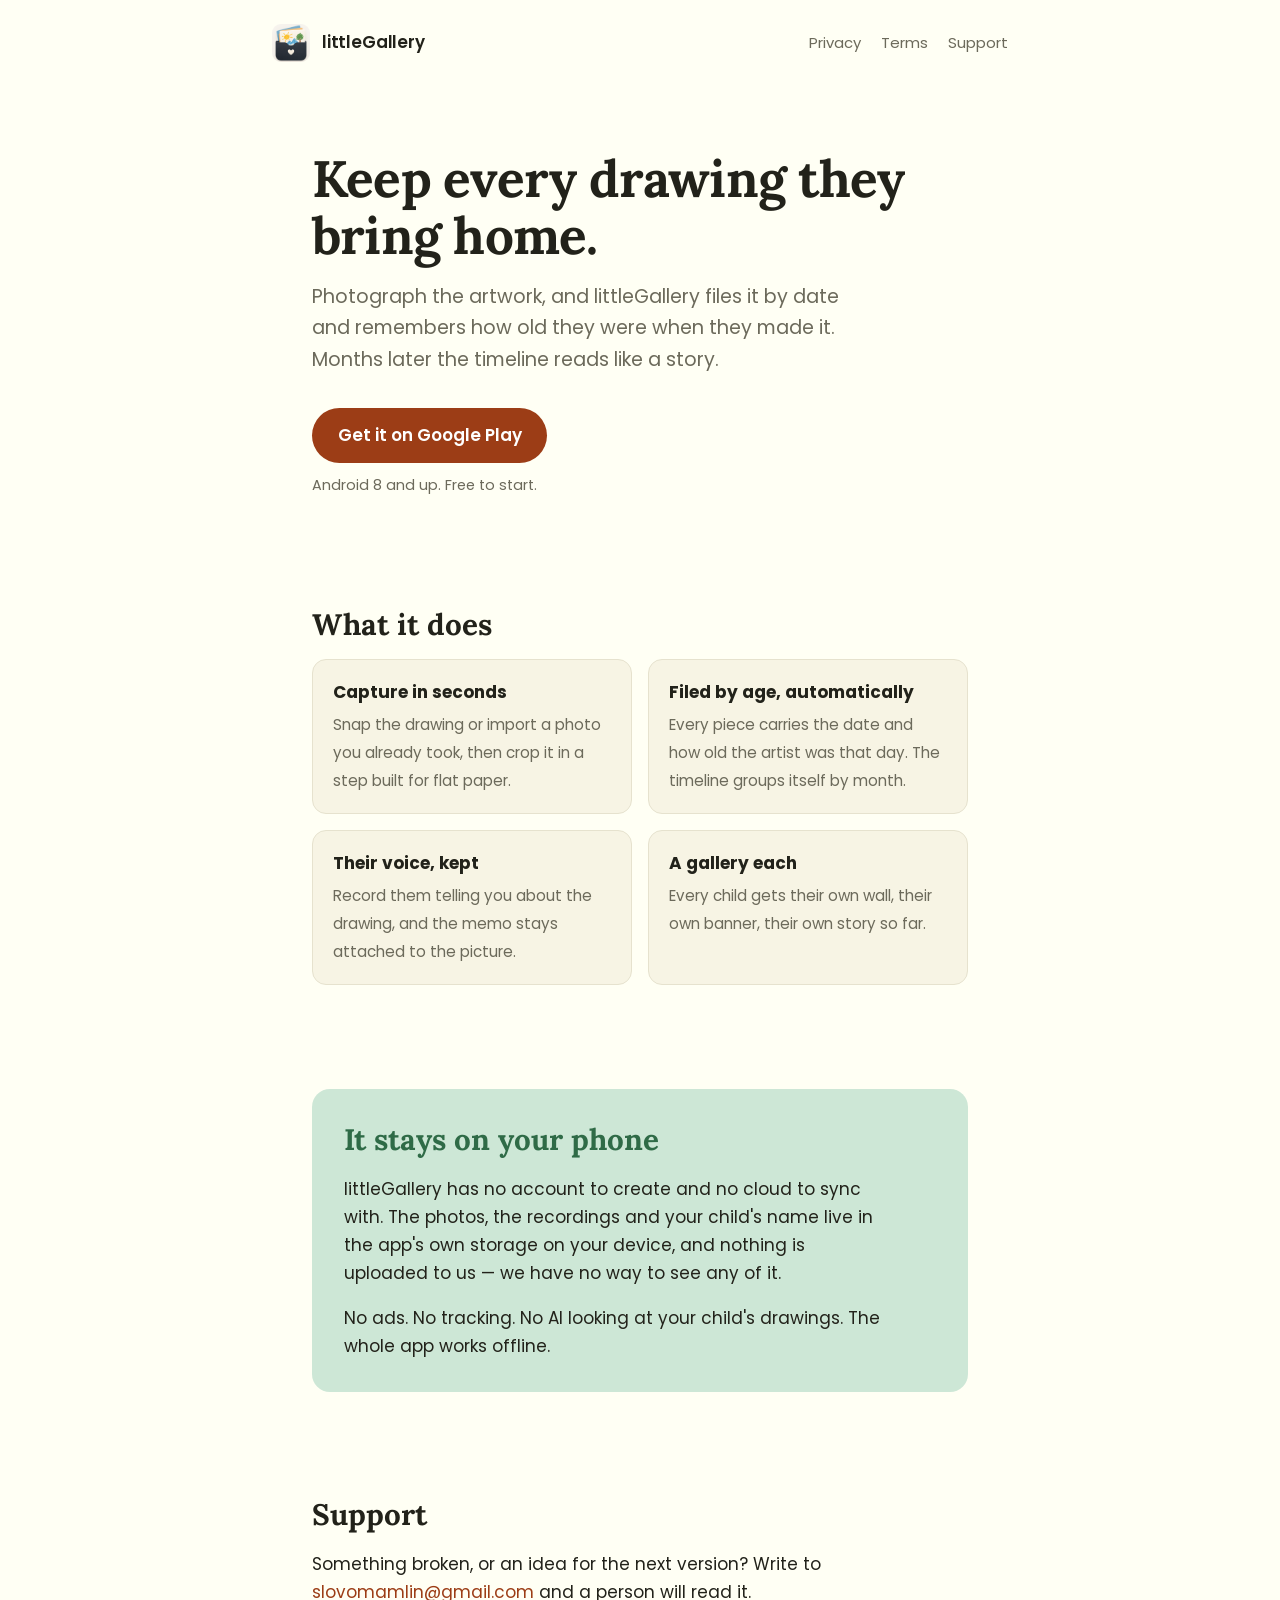
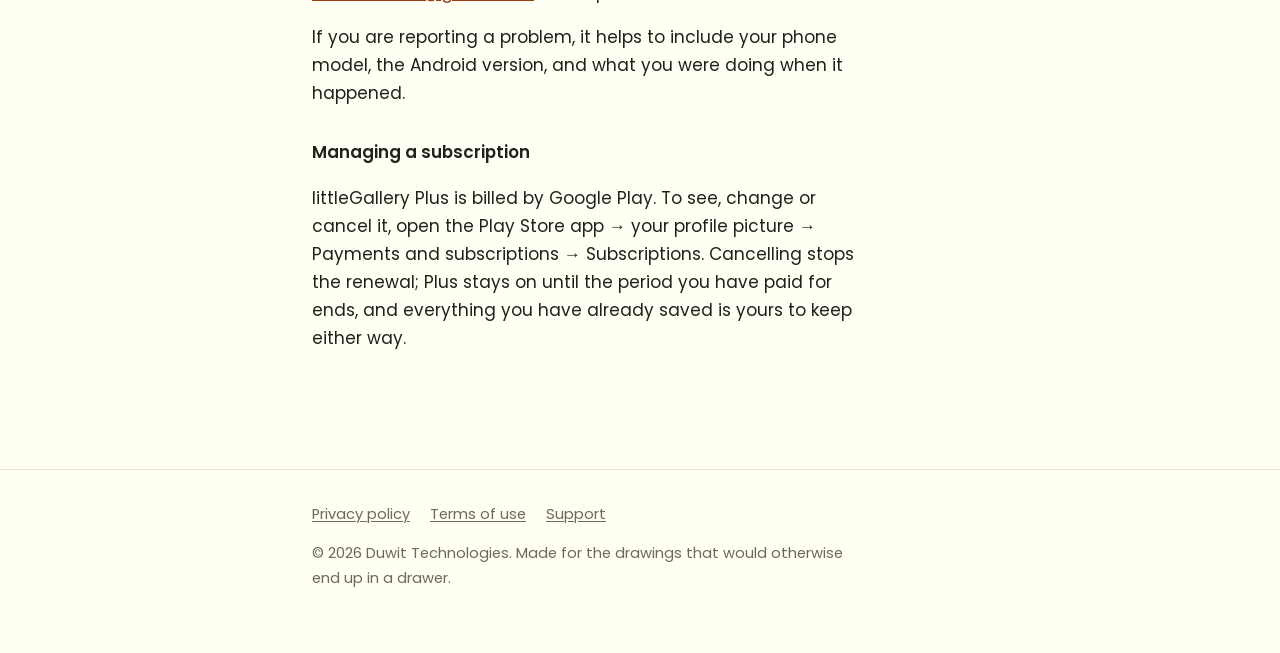
==== index.html @ 69a34417 "littleGallery site: landing, privacy policy and terms Three static pages for littlegallery.duwittec." ====
<!doctype html>
<html lang="en">
<head>
<meta charset="utf-8">
<meta name="viewport" content="width=device-width, initial-scale=1, viewport-fit=cover">
<title>littleGallery — keep every drawing they bring home</title>
<meta name="description" content="Photograph your child's artwork, keep it organised by age, and never lose a piece again. Everything stays on your phone — no account, no cloud, no ads.">
<link rel="canonical" href="https://littlegallery.duwittec.dev/">
<meta property="og:title" content="littleGallery">
<meta property="og:description" content="Keep every drawing they bring home. Everything stays on your phone.">
<meta property="og:type" content="website">
<meta property="og:url" content="https://littlegallery.duwittec.dev/">
<meta property="og:image" content="https://littlegallery.duwittec.dev/assets/icon.png">
<link rel="icon" href="assets/icon.png">
<link rel="apple-touch-icon" href="assets/icon.png">
<link rel="preconnect" href="https://fonts.googleapis.com">
<link rel="preconnect" href="https://fonts.gstatic.com" crossorigin>
<link href="https://fonts.googleapis.com/css2?family=Lora:wght@500;600&family=Poppins:wght@400;500;600&display=swap" rel="stylesheet">
<link rel="stylesheet" href="assets/style.css">
</head>
<body>

<header class="site-head wrap">
  <img src="assets/icon.png" alt="">
  <strong>littleGallery</strong>
  <nav>
    <a href="privacy.html">Privacy</a>
    <a href="terms.html">Terms</a>
    <a href="#support">Support</a>
  </nav>
</header>

<main>
  <div class="wrap">

    <div class="hero">
      <h1>Keep every drawing they bring home.</h1>
      <p>
        Photograph the artwork, and littleGallery files it by date and
        remembers how old they were when they made it. Months later the
        timeline reads like a story.
      </p>
      <a class="button" href="https://play.google.com/store/apps/details?id=com.duwittechnologies.littlegallery">Get it on Google Play</a>
      <span class="button-note">Android 8 and up. Free to start.</span>
    </div>

    <section>
      <h2>What it does</h2>
      <ul class="features">
        <li>
          <strong>Capture in seconds</strong>
          <span>Snap the drawing or import a photo you already took, then crop
          it in a step built for flat paper.</span>
        </li>
        <li>
          <strong>Filed by age, automatically</strong>
          <span>Every piece carries the date and how old the artist was that
          day. The timeline groups itself by month.</span>
        </li>
        <li>
          <strong>Their voice, kept</strong>
          <span>Record them telling you about the drawing, and the memo stays
          attached to the picture.</span>
        </li>
        <li>
          <strong>A gallery each</strong>
          <span>Every child gets their own wall, their own banner, their own
          story so far.</span>
        </li>
      </ul>
    </section>

    <section>
      <div class="pledge">
        <h2>It stays on your phone</h2>
        <p>
          littleGallery has no account to create and no cloud to sync with.
          The photos, the recordings and your child's name live in the app's
          own storage on your device, and nothing is uploaded to us — we have
          no way to see any of it.
        </p>
        <p>
          No ads. No tracking. No AI looking at your child's drawings. The
          whole app works offline.
        </p>
      </div>
    </section>

    <section id="support">
      <h2>Support</h2>
      <p>
        Something broken, or an idea for the next version? Write to
        <a href="mailto:slovomamlin@gmail.com">slovomamlin@gmail.com</a> and a
        person will read it.
      </p>
      <p>
        If you are reporting a problem, it helps to include your phone model,
        the Android version, and what you were doing when it happened.
      </p>

      <h3>Managing a subscription</h3>
      <p>
        littleGallery Plus is billed by Google Play. To see, change or cancel
        it, open the Play Store app → your profile picture → Payments and
        subscriptions → Subscriptions. Cancelling stops the renewal; Plus stays
        on until the period you have paid for ends, and everything you have
        already saved is yours to keep either way.
      </p>
    </section>

  </div>
</main>

<footer>
  <div class="wrap">
    <nav>
      <a href="privacy.html">Privacy policy</a>
      <a href="terms.html">Terms of use</a>
      <a href="#support">Support</a>
    </nav>
    <p>© 2026 Duwit Technologies. Made for the drawings that would otherwise
    end up in a drawer.</p>
  </div>
</footer>

</body>
</html>
---- assets/style.css ----
/* littleGallery — the app's own palette (lib/core/theme/app_palette.dart):
   ivory paper, warm ink, terracotta for anything that acts. */
:root {
  --canvas: #fffff4;
  --surface: #f7f4e4;
  --raised: #ffffff;
  --terracotta: #9c3d16;
  --terracotta-soft: #f6e4dd;
  --sage: #cde7d6;
  --sage-deep: #2f6b47;
  --ink: #22221a;
  --ink-muted: #6c6a5b;
  --hairline: #e6e2ce;
  --measure: 34rem;
  color-scheme: light;
}

*, *::before, *::after { box-sizing: border-box; }

body {
  margin: 0;
  background: var(--canvas);
  color: var(--ink);
  font-family: 'Poppins', -apple-system, BlinkMacSystemFont, 'Segoe UI', Roboto,
    sans-serif;
  font-size: 17px;
  line-height: 1.65;
  -webkit-text-size-adjust: 100%;
}

img { max-width: 100%; height: auto; }

a { color: var(--terracotta); text-underline-offset: 2px; }
a:hover { text-decoration-thickness: 2px; }

/* Focus that is visible on ivory without shouting. */
a:focus-visible, .button:focus-visible {
  outline: 2px solid var(--terracotta);
  outline-offset: 3px;
  border-radius: 4px;
}

.wrap {
  max-width: 46rem;
  margin: 0 auto;
  padding: 0 clamp(1.25rem, 5vw, 2.5rem);
}

/* ---- Header ---------------------------------------------------------- */

.site-head {
  display: flex;
  align-items: center;
  gap: 0.75rem;
  padding: 1.5rem 0 0;
}

.site-head img { width: 38px; height: 38px; border-radius: 9px; }

.site-head strong { font-size: 1.05rem; font-weight: 600; letter-spacing: -0.01em; }

.site-head nav {
  margin-left: auto;
  display: flex;
  gap: 1.25rem;
  font-size: 0.93rem;
}

.site-head nav a { color: var(--ink-muted); text-decoration: none; }
.site-head nav a:hover, .site-head nav a[aria-current='page'] {
  color: var(--terracotta);
}

/* ---- Hero ------------------------------------------------------------ */

.hero { padding: clamp(3rem, 9vw, 5.5rem) 0 clamp(2rem, 6vw, 3.5rem); }

.hero h1 {
  font-family: 'Lora', Georgia, 'Times New Roman', serif;
  font-size: clamp(2.1rem, 6.5vw, 3.2rem);
  line-height: 1.12;
  letter-spacing: -0.015em;
  margin: 0 0 1rem;
  max-width: 18ch;
}

.hero p {
  font-size: clamp(1.05rem, 2.6vw, 1.2rem);
  color: var(--ink-muted);
  max-width: var(--measure);
  margin: 0 0 2rem;
}

.button {
  display: inline-block;
  background: var(--terracotta);
  color: #fff;
  text-decoration: none;
  font-weight: 600;
  padding: 0.85rem 1.6rem;
  border-radius: 999px;
}

.button:hover { background: #82320f; }

.button-note { display: block; margin-top: 0.7rem; font-size: 0.9rem; color: var(--ink-muted); }

/* ---- Content sections ------------------------------------------------ */

section { padding-block: clamp(2rem, 6vw, 3.25rem); }

h2 {
  font-family: 'Lora', Georgia, serif;
  font-size: clamp(1.4rem, 3.6vw, 1.85rem);
  line-height: 1.25;
  margin: 0 0 1rem;
}

h3 { font-size: 1.05rem; font-weight: 600; margin: 2rem 0 0.5rem; }

p, li { max-width: var(--measure); }

.features {
  list-style: none;
  padding: 0;
  margin: 0;
  display: grid;
  gap: 1rem;
  grid-template-columns: repeat(auto-fit, minmax(15rem, 1fr));
}

.features li {
  background: var(--surface);
  border: 1px solid var(--hairline);
  border-radius: 14px;
  padding: 1.15rem 1.25rem;
  max-width: none;
}

.features strong { display: block; margin-bottom: 0.25rem; }
.features span { color: var(--ink-muted); font-size: 0.95rem; }

/* The promise that matters most on this app, so it gets the sage card. */
.pledge {
  background: var(--sage);
  border-radius: 18px;
  padding: clamp(1.4rem, 4vw, 2rem);
}

.pledge h2 { color: var(--sage-deep); margin-bottom: 0.5rem; }
.pledge p:last-child { margin-bottom: 0; }

/* ---- Legal pages ----------------------------------------------------- */

.legal { padding-block: clamp(2.5rem, 7vw, 4rem); }

.legal h1 {
  font-family: 'Lora', Georgia, serif;
  font-size: clamp(1.9rem, 5vw, 2.5rem);
  margin: 0 0 0.35rem;
}

.updated { color: var(--ink-muted); font-size: 0.93rem; margin: 0 0 2.5rem; }

.legal h2 { margin-top: 2.5rem; }

.legal ul { padding-left: 1.2rem; }
.legal li { margin-bottom: 0.4rem; }

.callout {
  background: var(--terracotta-soft);
  border-radius: 14px;
  padding: 1.1rem 1.25rem;
  max-width: var(--measure);
}

.callout p { margin: 0; }

hr { border: 0; border-top: 1px solid var(--hairline); margin: 3rem 0; }

/* ---- Footer ---------------------------------------------------------- */

footer {
  border-top: 1px solid var(--hairline);
  margin-top: 3rem;
  padding: 2rem 0 3rem;
  font-size: 0.92rem;
  color: var(--ink-muted);
}

footer nav { display: flex; flex-wrap: wrap; gap: 1.25rem; margin-bottom: 0.75rem; }
footer a { color: var(--ink-muted); }

@media (prefers-reduced-motion: no-preference) {
  html { scroll-behavior: smooth; }
}
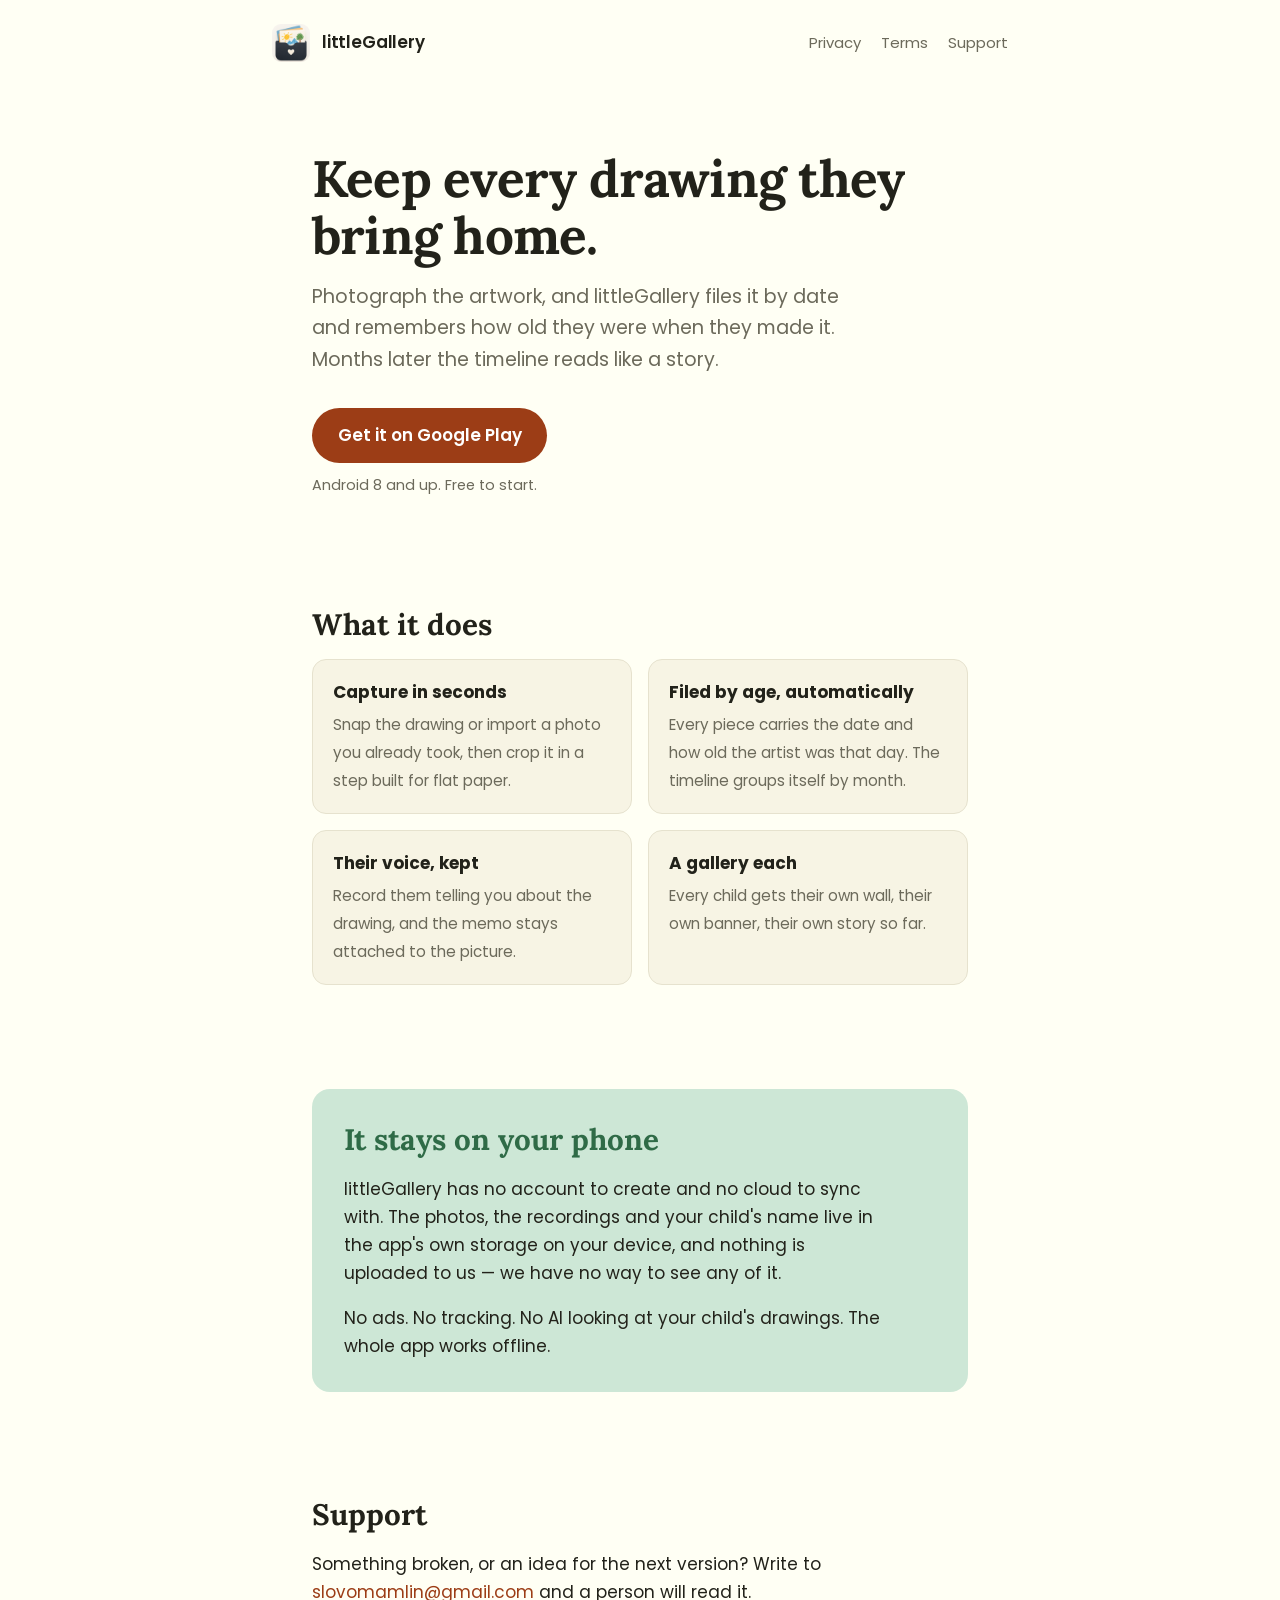
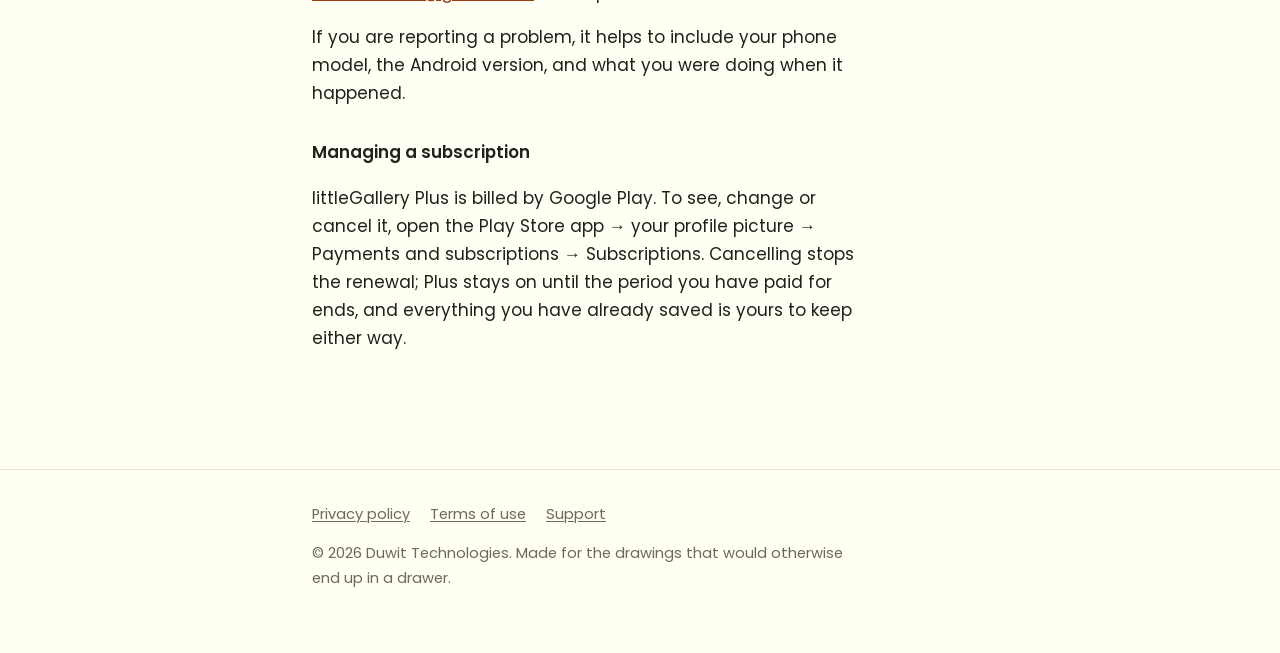
==== commit 7895abff: "Correct the domain to littlegallery.duwittech.dev The host was written duwittec.dev, a letter short," ====
--- a/index.html
+++ b/index.html
@@ -5,12 +5,12 @@
 <meta name="viewport" content="width=device-width, initial-scale=1, viewport-fit=cover">
 <title>littleGallery — keep every drawing they bring home</title>
 <meta name="description" content="Photograph your child's artwork, keep it organised by age, and never lose a piece again. Everything stays on your phone — no account, no cloud, no ads.">
-<link rel="canonical" href="https://littlegallery.duwittec.dev/">
+<link rel="canonical" href="https://littlegallery.duwittech.dev/">
 <meta property="og:title" content="littleGallery">
 <meta property="og:description" content="Keep every drawing they bring home. Everything stays on your phone.">
 <meta property="og:type" content="website">
-<meta property="og:url" content="https://littlegallery.duwittec.dev/">
-<meta property="og:image" content="https://littlegallery.duwittec.dev/assets/icon.png">
+<meta property="og:url" content="https://littlegallery.duwittech.dev/">
+<meta property="og:image" content="https://littlegallery.duwittech.dev/assets/icon.png">
 <link rel="icon" href="assets/icon.png">
 <link rel="apple-touch-icon" href="assets/icon.png">
 <link rel="preconnect" href="https://fonts.googleapis.com">
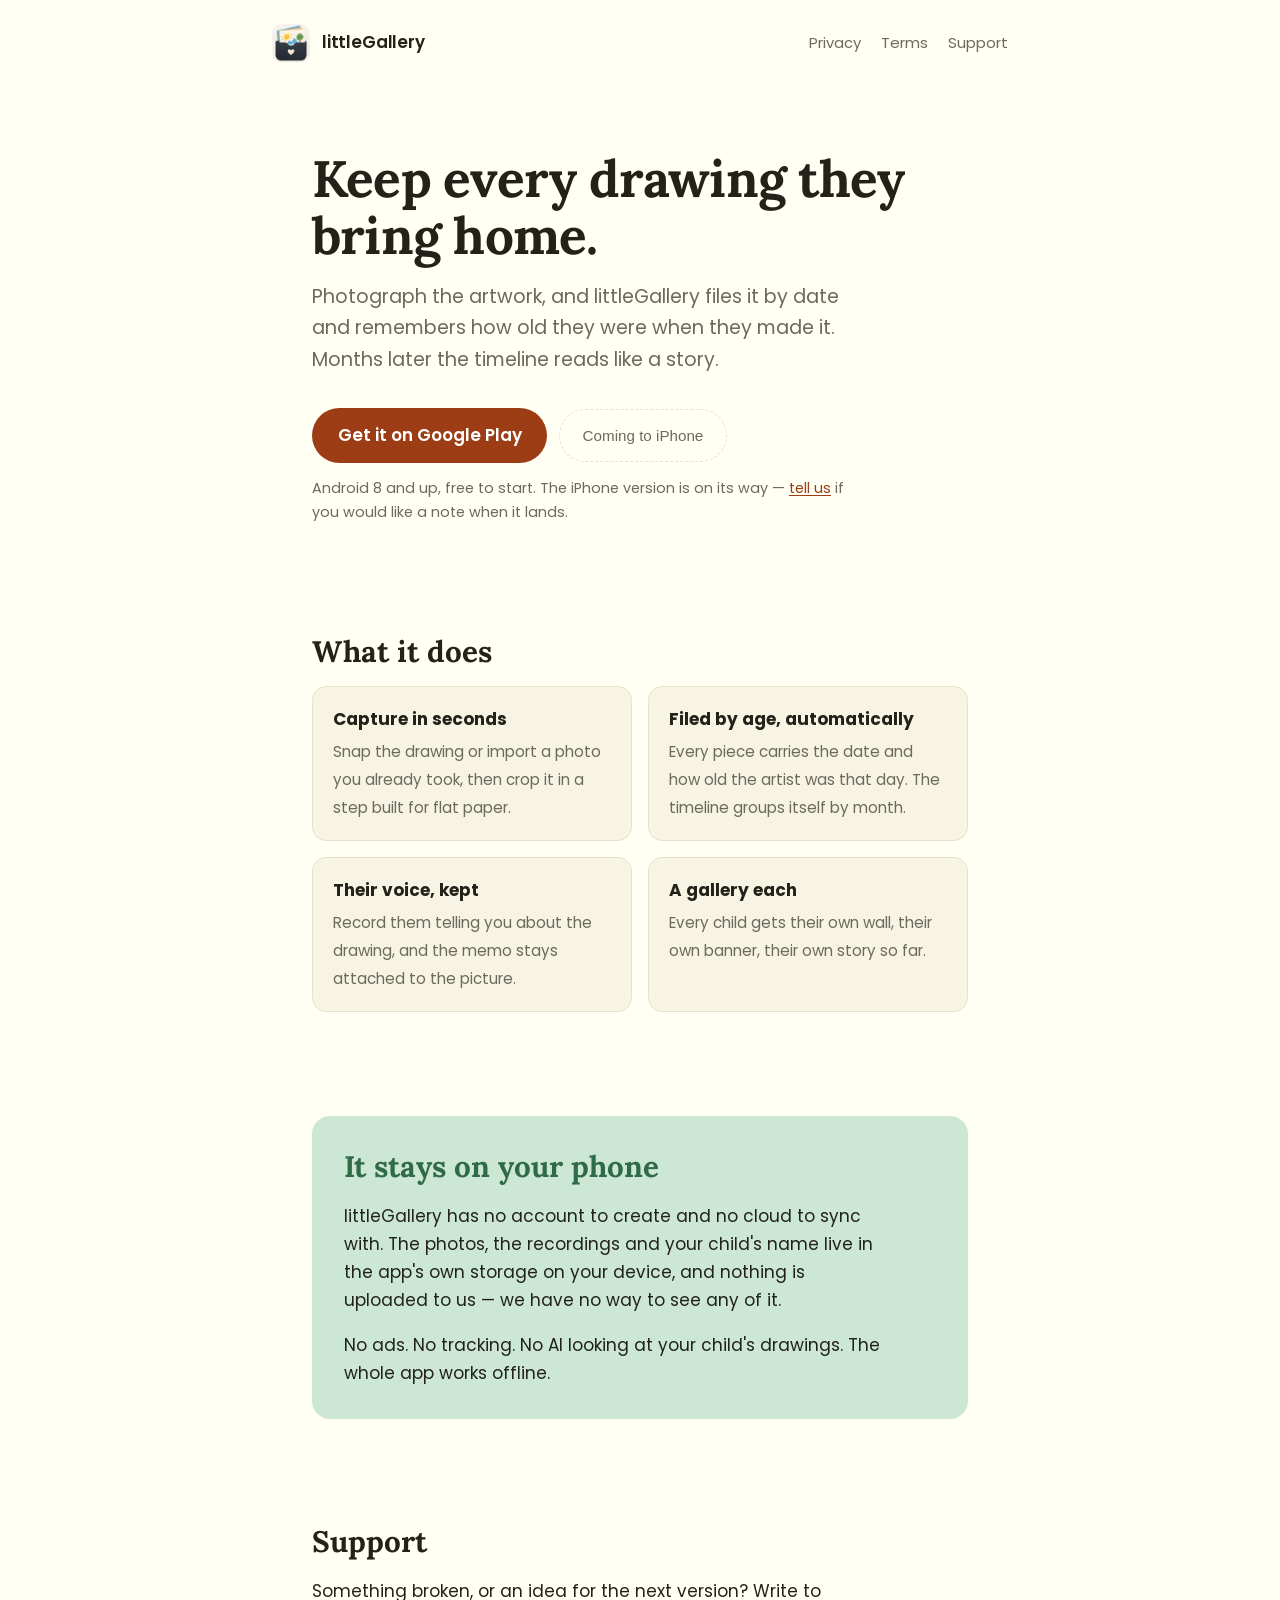
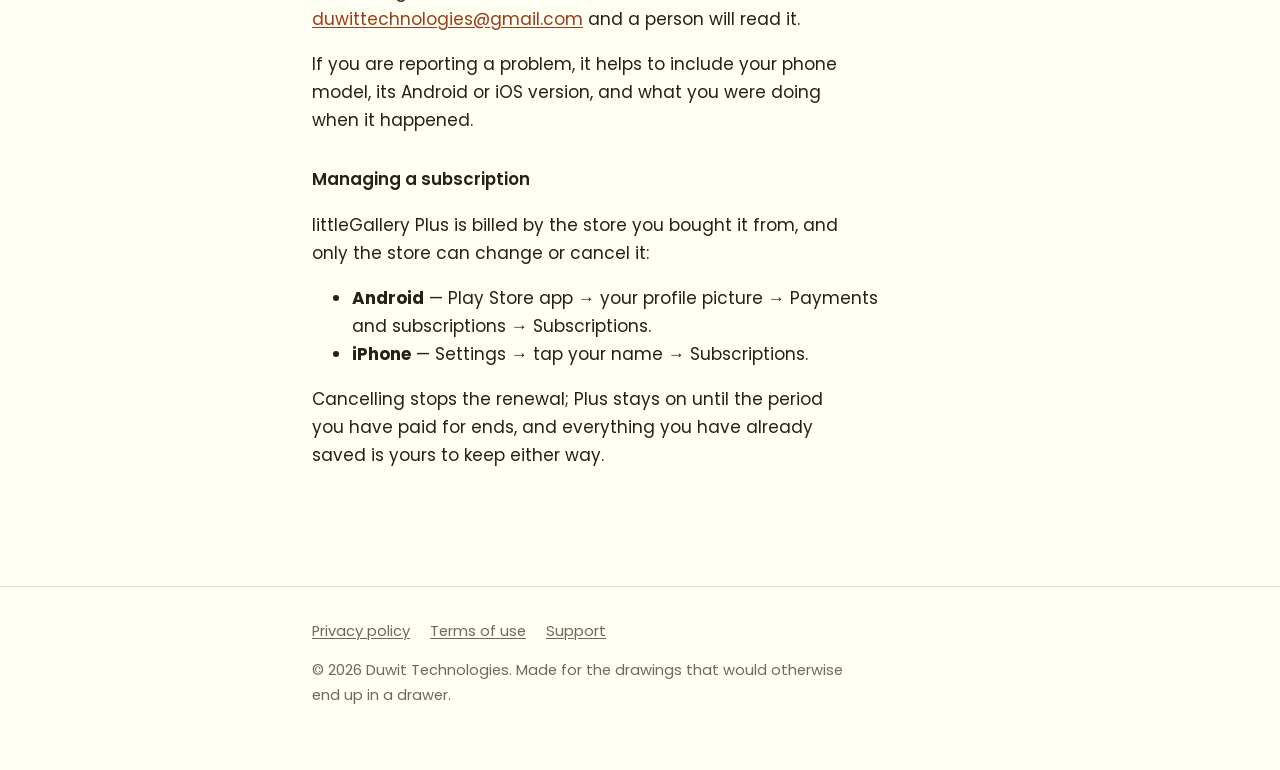
==== commit 6cbfa65c: "iOS on the way, and a support address that outlives one person - Support mail goes to duwittechnolog" ====
--- a/index.html
+++ b/index.html
@@ -40,8 +40,15 @@
         remembers how old they were when they made it. Months later the
         timeline reads like a story.
       </p>
-      <a class="button" href="https://play.google.com/store/apps/details?id=com.duwittechnologies.littlegallery">Get it on Google Play</a>
-      <span class="button-note">Android 8 and up. Free to start.</span>
+      <div class="stores">
+        <a class="button" href="https://play.google.com/store/apps/details?id=com.duwittechnologies.littlegallery">Get it on Google Play</a>
+        <span class="button-soon">Coming to iPhone</span>
+      </div>
+      <span class="button-note">
+        Android 8 and up, free to start. The iPhone version is on its way —
+        <a href="mailto:duwittechnologies@gmail.com?subject=littleGallery%20for%20iPhone">tell us</a>
+        if you would like a note when it lands.
+      </span>
     </div>
 
     <section>
@@ -90,21 +97,28 @@
       <h2>Support</h2>
       <p>
         Something broken, or an idea for the next version? Write to
-        <a href="mailto:slovomamlin@gmail.com">slovomamlin@gmail.com</a> and a
+        <a href="mailto:duwittechnologies@gmail.com">duwittechnologies@gmail.com</a> and a
         person will read it.
       </p>
       <p>
         If you are reporting a problem, it helps to include your phone model,
-        the Android version, and what you were doing when it happened.
+        its Android or iOS version, and what you were doing when it happened.
       </p>
 
       <h3>Managing a subscription</h3>
       <p>
-        littleGallery Plus is billed by Google Play. To see, change or cancel
-        it, open the Play Store app → your profile picture → Payments and
-        subscriptions → Subscriptions. Cancelling stops the renewal; Plus stays
-        on until the period you have paid for ends, and everything you have
-        already saved is yours to keep either way.
+        littleGallery Plus is billed by the store you bought it from, and only
+        the store can change or cancel it:
+      </p>
+      <ul>
+        <li><strong>Android</strong> — Play Store app → your profile picture →
+          Payments and subscriptions → Subscriptions.</li>
+        <li><strong>iPhone</strong> — Settings → tap your name → Subscriptions.</li>
+      </ul>
+      <p>
+        Cancelling stops the renewal; Plus stays on until the period you have
+        paid for ends, and everything you have already saved is yours to keep
+        either way.
       </p>
     </section>
 
--- a/assets/style.css
+++ b/assets/style.css
@@ -103,7 +103,27 @@
 
 .button:hover { background: #82320f; }
 
-.button-note { display: block; margin-top: 0.7rem; font-size: 0.9rem; color: var(--ink-muted); }
+/* The two stores sit side by side; iPhone is not buyable yet, so it reads as
+   a label rather than a button that would go nowhere. */
+.stores { display: flex; flex-wrap: wrap; align-items: center; gap: 0.75rem; }
+
+.button-soon {
+  display: inline-block;
+  border: 1px dashed var(--hairline);
+  color: var(--ink-muted);
+  font-weight: 500;
+  font-size: 0.95rem;
+  padding: 0.8rem 1.4rem;
+  border-radius: 999px;
+}
+
+.button-note {
+  display: block;
+  margin-top: 0.9rem;
+  max-width: var(--measure);
+  font-size: 0.9rem;
+  color: var(--ink-muted);
+}
 
 /* ---- Content sections ------------------------------------------------ */
 
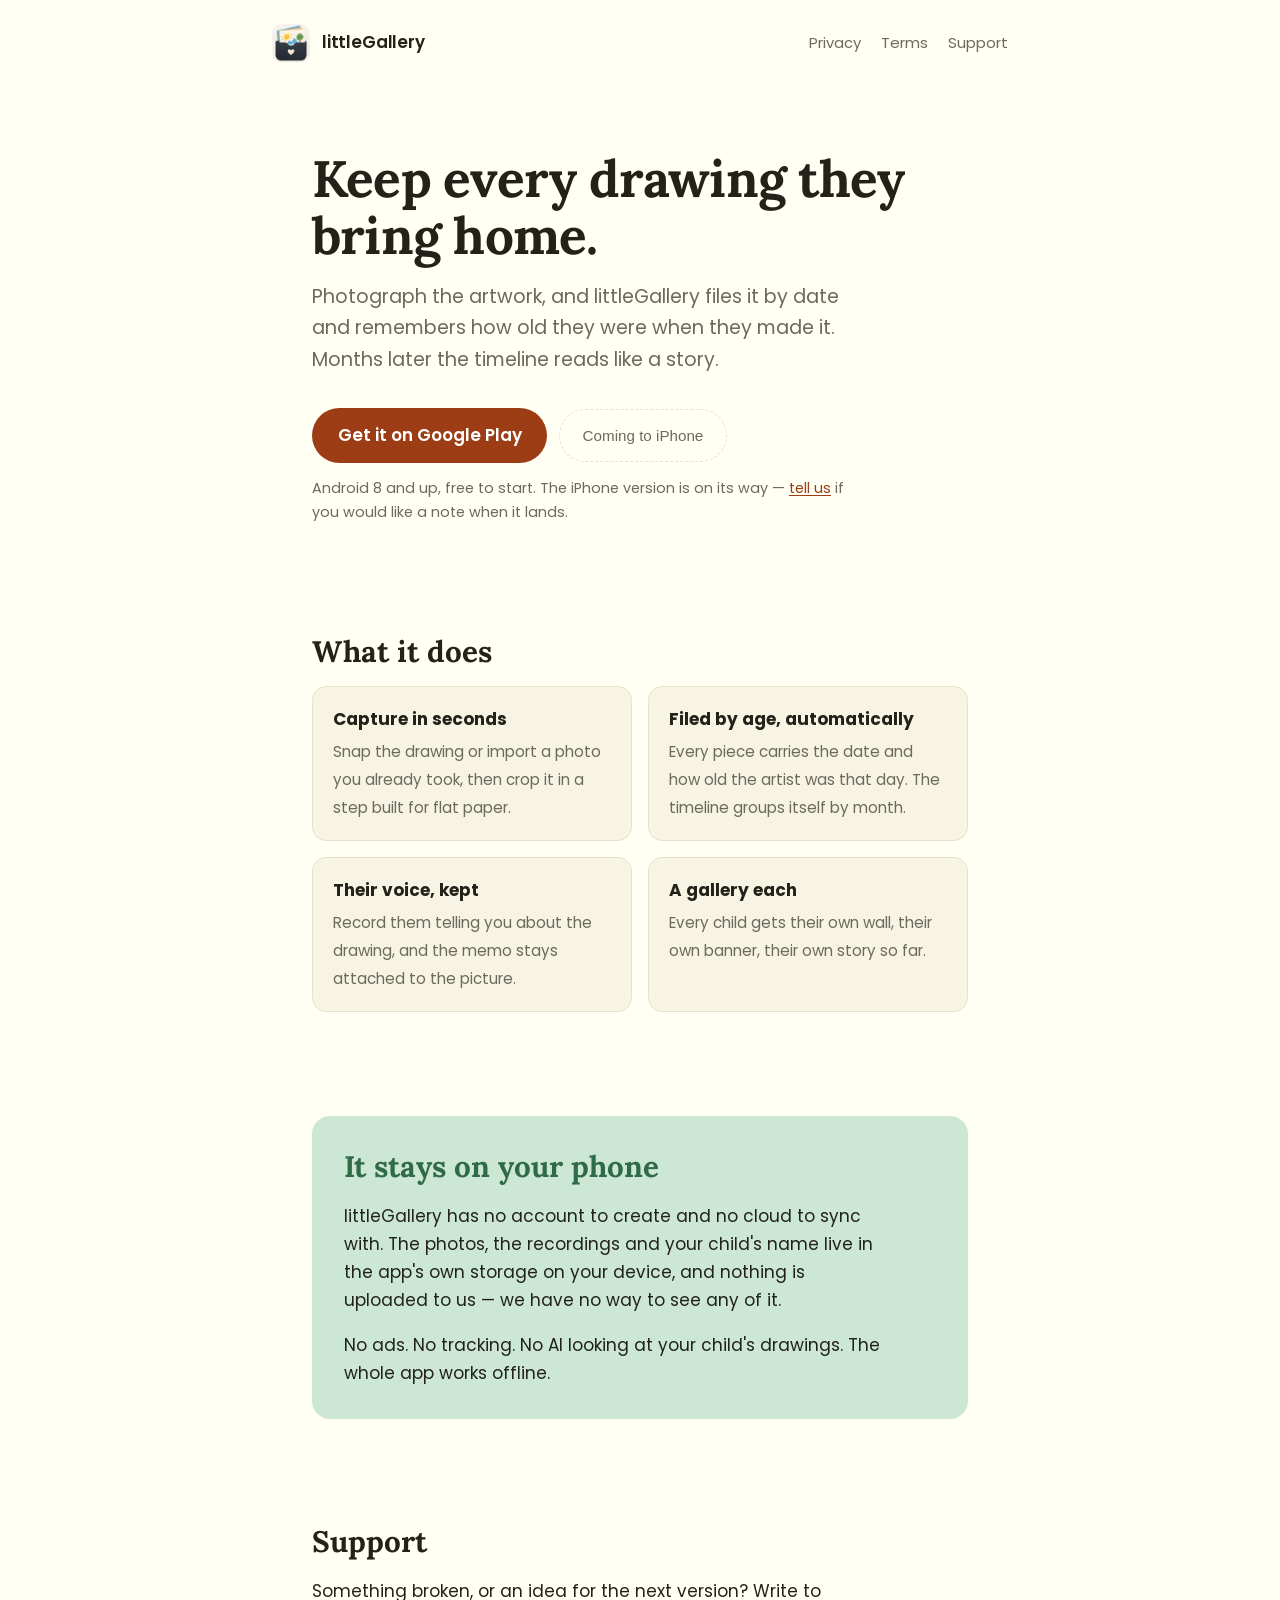
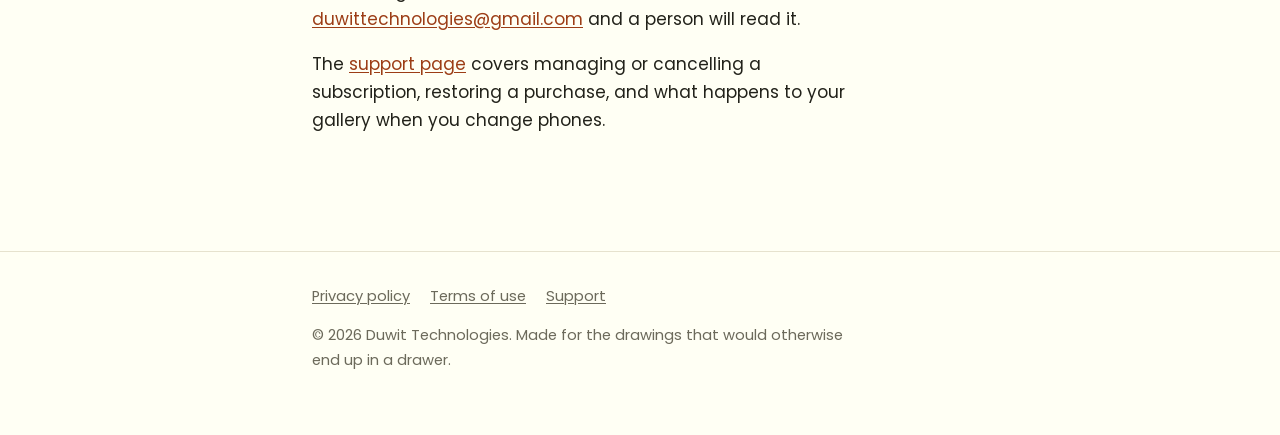
==== commit 237a97ca: "Give support its own page at /support The store listings want a support URL, and an anchor on the la" ====
--- a/index.html
+++ b/index.html
@@ -24,9 +24,9 @@
   <img src="assets/icon.png" alt="">
   <strong>littleGallery</strong>
   <nav>
-    <a href="privacy.html">Privacy</a>
-    <a href="terms.html">Terms</a>
-    <a href="#support">Support</a>
+    <a href="/privacy">Privacy</a>
+    <a href="/terms">Terms</a>
+    <a href="/support">Support</a>
   </nav>
 </header>
 
@@ -97,28 +97,13 @@
       <h2>Support</h2>
       <p>
         Something broken, or an idea for the next version? Write to
-        <a href="mailto:duwittechnologies@gmail.com">duwittechnologies@gmail.com</a> and a
-        person will read it.
+        <a href="mailto:duwittechnologies@gmail.com">duwittechnologies@gmail.com</a>
+        and a person will read it.
       </p>
       <p>
-        If you are reporting a problem, it helps to include your phone model,
-        its Android or iOS version, and what you were doing when it happened.
-      </p>
-
-      <h3>Managing a subscription</h3>
-      <p>
-        littleGallery Plus is billed by the store you bought it from, and only
-        the store can change or cancel it:
-      </p>
-      <ul>
-        <li><strong>Android</strong> — Play Store app → your profile picture →
-          Payments and subscriptions → Subscriptions.</li>
-        <li><strong>iPhone</strong> — Settings → tap your name → Subscriptions.</li>
-      </ul>
-      <p>
-        Cancelling stops the renewal; Plus stays on until the period you have
-        paid for ends, and everything you have already saved is yours to keep
-        either way.
+        The <a href="/support">support page</a> covers managing or cancelling a
+        subscription, restoring a purchase, and what happens to your gallery
+        when you change phones.
       </p>
     </section>
 
@@ -128,9 +113,9 @@
 <footer>
   <div class="wrap">
     <nav>
-      <a href="privacy.html">Privacy policy</a>
-      <a href="terms.html">Terms of use</a>
-      <a href="#support">Support</a>
+      <a href="/privacy">Privacy policy</a>
+      <a href="/terms">Terms of use</a>
+      <a href="/support">Support</a>
     </nav>
     <p>© 2026 Duwit Technologies. Made for the drawings that would otherwise
     end up in a drawer.</p>
